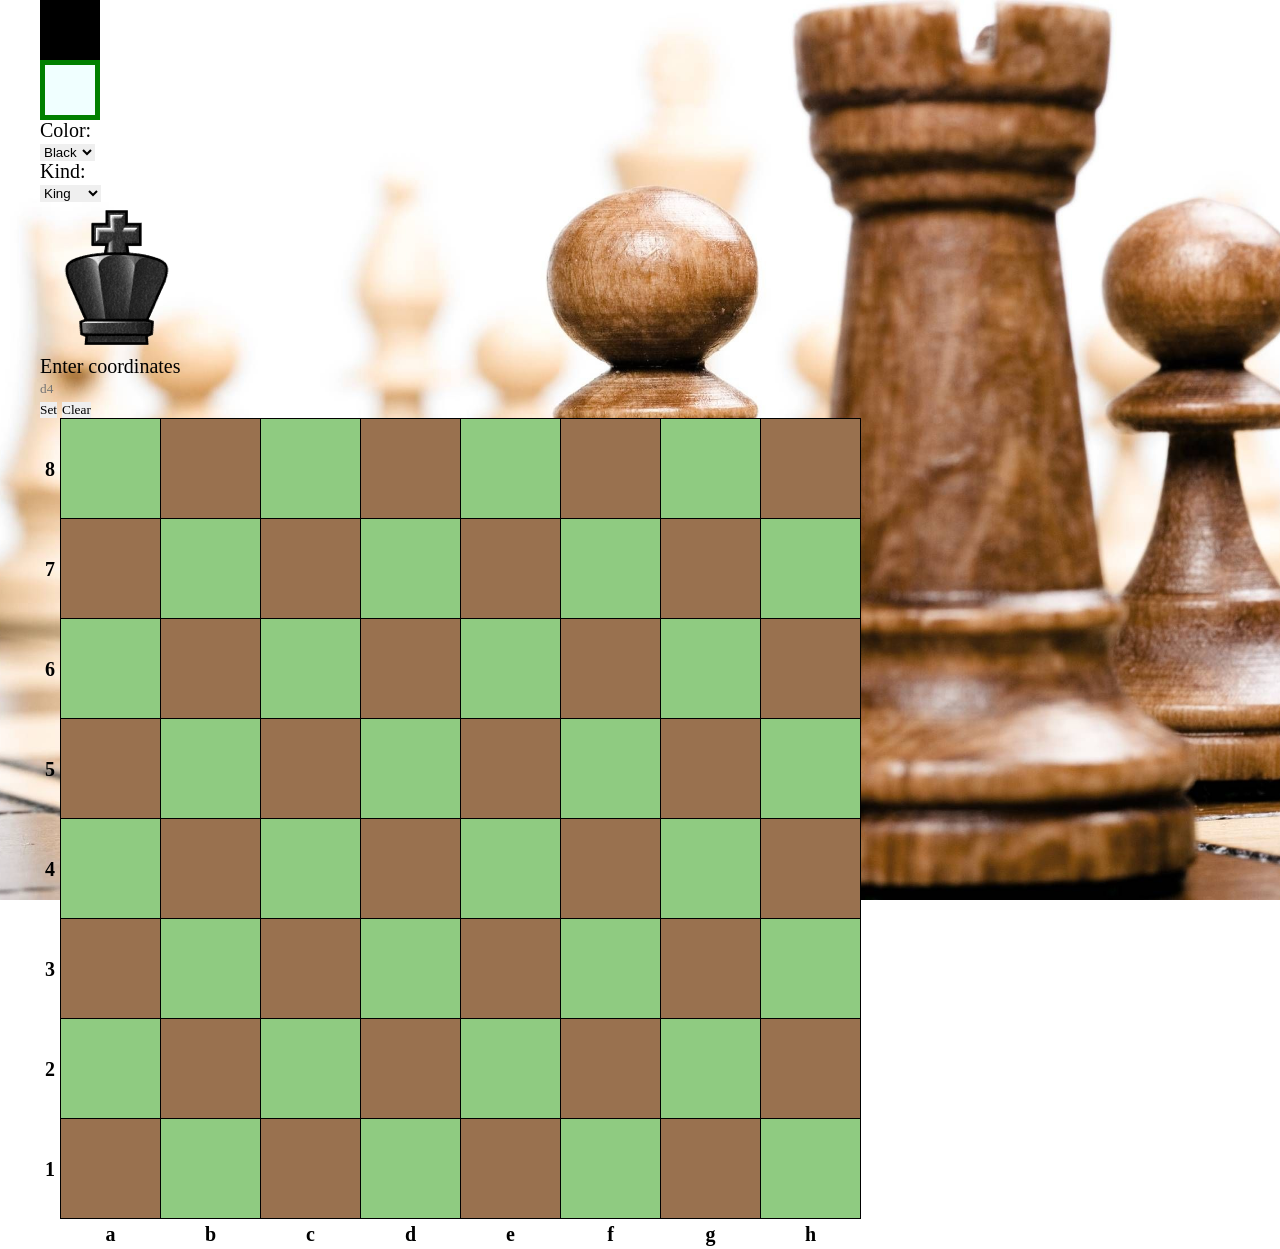
==== Web/index.html @ c461e63c "There are posible to set and remove pieces on the board, main classes, and implemented preview" ====
<!DOCTYPE html>
<html lang="ru">
<head>
    <title>CHESS</title>
    <meta charset="UTF-8">
    <link rel="stylesheet" href="css/style.css"/>
    <script src="http://code.jquery.com/jquery-1.8.3.js"></script>
    <script src="js/Classes.js"></script>
    <script src="js/GameLogic.js"></script>
</head>
<body>
<header></header>
<div class="game">
    <div id="game__message">

    </div>
    <div class="game__turn">
        <div class="turn__black turn"></div>
        <div class="turn__white turn"></div>
    </div>
    <div class="game__AddMenu">
        <div class="AddMenu__Color">
            <div class="game__title title">Color:</div>
            <select id="pieceColor" onchange="controller.view.CreatePreviewImage()">
                <option value="black">
                    Black
                </option>
                <option value="white">
                    White
                </option>
            </select>
        </div>
        <div class="AddMenu__Kind">
            <div class="game__title title">Kind:</div>
            <select id="pieceKind" onchange="controller.view.CreatePreviewImage()">
                <option value="k">King</option>
                <option value="q">Queen</option>
                <option value="r">Rook</option>
                <option value="n">Knight</option>
                <option value="b">Bishop</option>
                <option value="p">Pawn</option>
            </select>
        </div>
        <div class="AddMenu__Preview">
            <img src="img/pieces/bk.png" id="AddMenu__PreviewImage">
        </div>
        <div class="AddMenu__Coordinates">
            <div class="title">Enter coordinates</div>
            <div class="Coordinates__Input">
                <input type="text" alt="" placeholder="d4" id="Coordinates" maxlength="2" style="background: none">
            </div>
        </div>
        <div class="AddMenu__Confirm">
            <input type="button" value="Set" class="SetButton button" onclick="SetFigure()">
            <input type="button" value="Clear" class="ClearButton button" onclick="ClearField()">
        </div>
    </div>
    <div class="game__board">
        <table class="game__chess-board">
            <tbody>
            <tr>
                <th>8</th>
                <td id="a8"></td>
                <td id="b8"></td>
                <td id="c8"></td>
                <td id="d8"></td>
                <td id="e8"></td>
                <td id="f8"></td>
                <td id="g8"></td>
                <td id="h8"></td>
            </tr>
            <tr>
                <th>7</th>
                <td id="a7"></td>
                <td id="b7"></td>
                <td id="c7"></td>
                <td id="d7"></td>
                <td id="e7"></td>
                <td id="f7"></td>
                <td id="g7"></td>
                <td id="h7"></td>
            </tr>
            <tr>
                <th>6</th>
                <td id="a6"></td>
                <td id="b6"></td>
                <td id="c6"></td>
                <td id="d6"></td>
                <td id="e6"></td>
                <td id="f6"></td>
                <td id="g6"></td>
                <td id="h6"></td>
            </tr>
            <tr>
                <th>5</th>
                <td id="a5"></td>
                <td id="b5"></td>
                <td id="c5"></td>
                <td id="d5"></td>
                <td id="e5"></td>
                <td id="f5"></td>
                <td id="g5"></td>
                <td id="h5"></td>
            </tr>
            <tr>
                <th>4</th>
                <td id="a4"></td>
                <td id="b4"></td>
                <td id="c4"></td>
                <td id="d4"></td>
                <td id="e4"></td>
                <td id="f4"></td>
                <td id="g4"></td>
                <td id="h4"></td>
            </tr>
            <tr>
                <th>3</th>
                <td id="a3"></td>
                <td id="b3"></td>
                <td id="c3"></td>
                <td id="d3"></td>
                <td id="e3"></td>
                <td id="f3"></td>
                <td id="g3"></td>
                <td id="h3"></td>
            </tr>
            <tr>
                <th>2</th>
                <td id="a2"></td>
                <td id="b2"></td>
                <td id="c2"></td>
                <td id="d2"></td>
                <td id="e2"></td>
                <td id="f2"></td>
                <td id="g2"></td>
                <td id="h2"></td>
            </tr>
            <tr>
                <th>1</th>
                <td id="a1"></td>
                <td id="b1"></td>
                <td id="c1"></td>
                <td id="d1"></td>
                <td id="e1"></td>
                <td id="f1"></td>
                <td id="g1"></td>
                <td id="h1"></td>
            </tr>
            <tr>
                <th></th>
                <th>a</th>
                <th>b</th>
                <th>c</th>
                <th>d</th>
                <th>e</th>
                <th>f</th>
                <th>g</th>
                <th>h</th>
            </tr>
            </tbody>
        </table>
    </div>
</div>
<footer></footer>
</body>
</html>
---- Web/css/style.css ----
@import url(board_style.css);
* {
  padding: 0;
  margin: 0;
  border: 0; }

*, *:before, *:after {
  -moz-box-sizing: border-box;
  -webkit-box-sizing: border-box;
  box-sizing: border-box; }

:focus, :active {
  outline: none; }

a:focus, a:active {
  outline: none; }

nav, footer, header, aside {
  display: block; }

html, body {
  height: 100%;
  width: 100%;
  font-size: 100%;
  line-height: 1;
  font-size: 14px;
  -ms-text-size-adjust: 100%;
  -moz-text-size-adjust: 100%;
  -webkit-text-size-adjust: 100%; }

input, button, textarea {
  font-family: inherit; }

input::-ms-clear {
  display: none; }

button {
  cursor: pointer; }

button::-moz-focus-inner {
  padding: 0;
  border: 0; }

a, a:visited {
  text-decoration: none; }

a:hover {
  text-decoration: none; }

ul li {
  list-style: none; }

img {
  vertical-align: top; }

h1, h2, h3, h4, h5, h6 {
  font-size: inherit;
  font-weight: 400; }

body {
  background-image: url("../img/background/background.jpg");
  background-repeat: no-repeat;
  background-position: center;
  background-attachment: fixed;
  background-size: cover; }

.game {
  font-size: 20px;
  width: 1200px;
  padding-left: 40px;
  margin: 0px 0px 0px 0px; }

.game__turn .turn {
  height: 3em;
  width: 3em; }

.turn__black {
  background-color: black;
  border: solid 1px black; }

.turn__white {
  background-color: azure;
  border: solid 5px green; }

/*# sourceMappingURL=style.css.map */
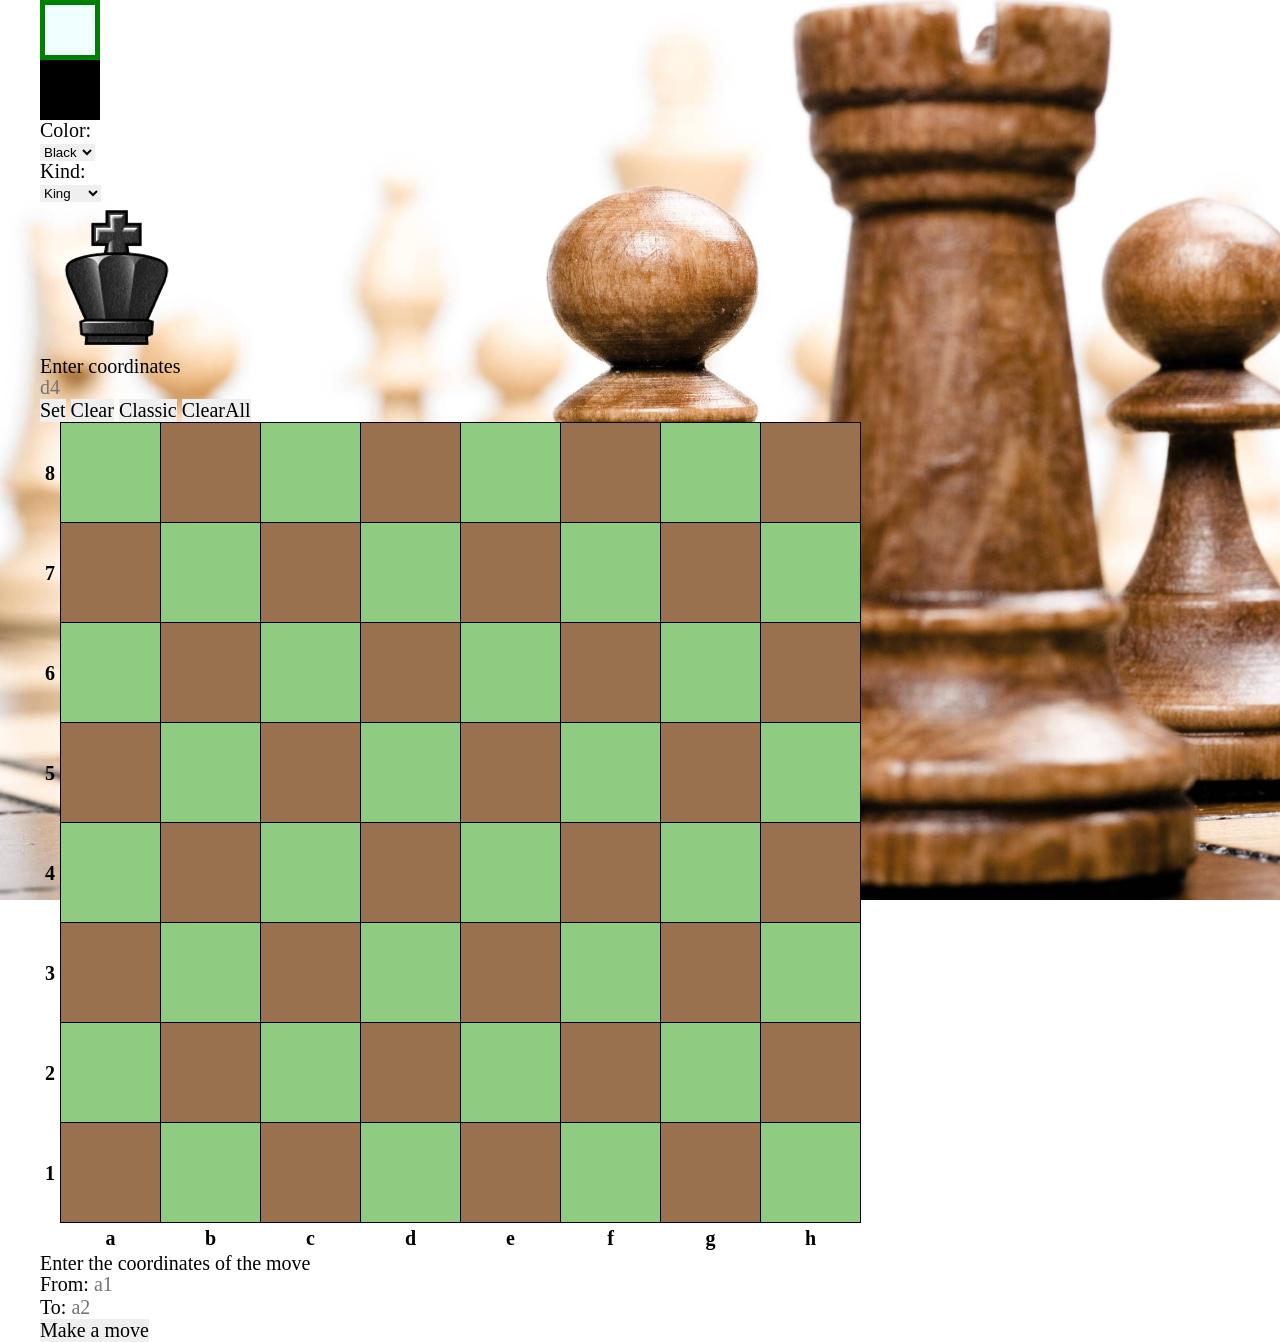
==== commit 166b5f62: "Add all logic,add mvc,implementation classic mode and custom mode,turn indicate,posibility to make m" ====
--- a/Web/index.html
+++ b/Web/index.html
@@ -15,13 +15,13 @@
 
     </div>
     <div class="game__turn">
+        <div class="turn__white turn"></div>
         <div class="turn__black turn"></div>
-        <div class="turn__white turn"></div>
     </div>
     <div class="game__AddMenu">
         <div class="AddMenu__Color">
             <div class="game__title title">Color:</div>
-            <select id="pieceColor" onchange="controller.view.CreatePreviewImage()">
+            <select id="pieceColor" onchange="controller.CreatePreviewImage()">
                 <option value="black">
                     Black
                 </option>
@@ -32,7 +32,7 @@
         </div>
         <div class="AddMenu__Kind">
             <div class="game__title title">Kind:</div>
-            <select id="pieceKind" onchange="controller.view.CreatePreviewImage()">
+            <select id="pieceKind" onchange="controller.CreatePreviewImage()">
                 <option value="k">King</option>
                 <option value="q">Queen</option>
                 <option value="r">Rook</option>
@@ -51,8 +51,10 @@
             </div>
         </div>
         <div class="AddMenu__Confirm">
-            <input type="button" value="Set" class="SetButton button" onclick="SetFigure()">
-            <input type="button" value="Clear" class="ClearButton button" onclick="ClearField()">
+            <input type="button" value="Set" class="SetButton button" onclick="controller.SetPiece()">
+            <input type="button" value="Clear" class="ClearButton button" onclick="controller.ClearField()">
+            <input type="button" value="Classic" class="SetClassicButton button" onclick="controller.SetClassic()">
+            <input type="button" value="ClearAll" class="ClearAllButton button" onclick="controller.ClearAllFields()">
         </div>
     </div>
     <div class="game__board">
@@ -160,6 +162,20 @@
             </tbody>
         </table>
     </div>
+    <div class="game__MoveMenu">
+        <div class="MoveMenu__title title">Enter the coordinates of the move</div>
+        <div class="MoveMenu__CoordinatesFrom">
+            From:
+            <input type="text" alt="" placeholder="a1" id="CoordinatesFrom" maxlength="2" style="background: none">
+        </div>
+        <div class="MoveMenu__CoordinatesTo">
+            To:
+            <input type="text" alt="" placeholder="a2" id="CoordinatesTo" maxlength="2" style="background: none">
+        </div>
+        <div class="MoveMenu__Confirm">
+            <input type="button" value="Make a move" class="MoveButton button" onclick="controller.MovePiece()">
+        </div>
+    </div>
 </div>
 <footer></footer>
 </body>
--- a/Web/css/style.css
+++ b/Web/css/style.css
@@ -82,4 +82,7 @@
   background-color: azure;
   border: solid 5px green; }
 
+input {
+  font-size: 1em; }
+
 /*# sourceMappingURL=style.css.map */
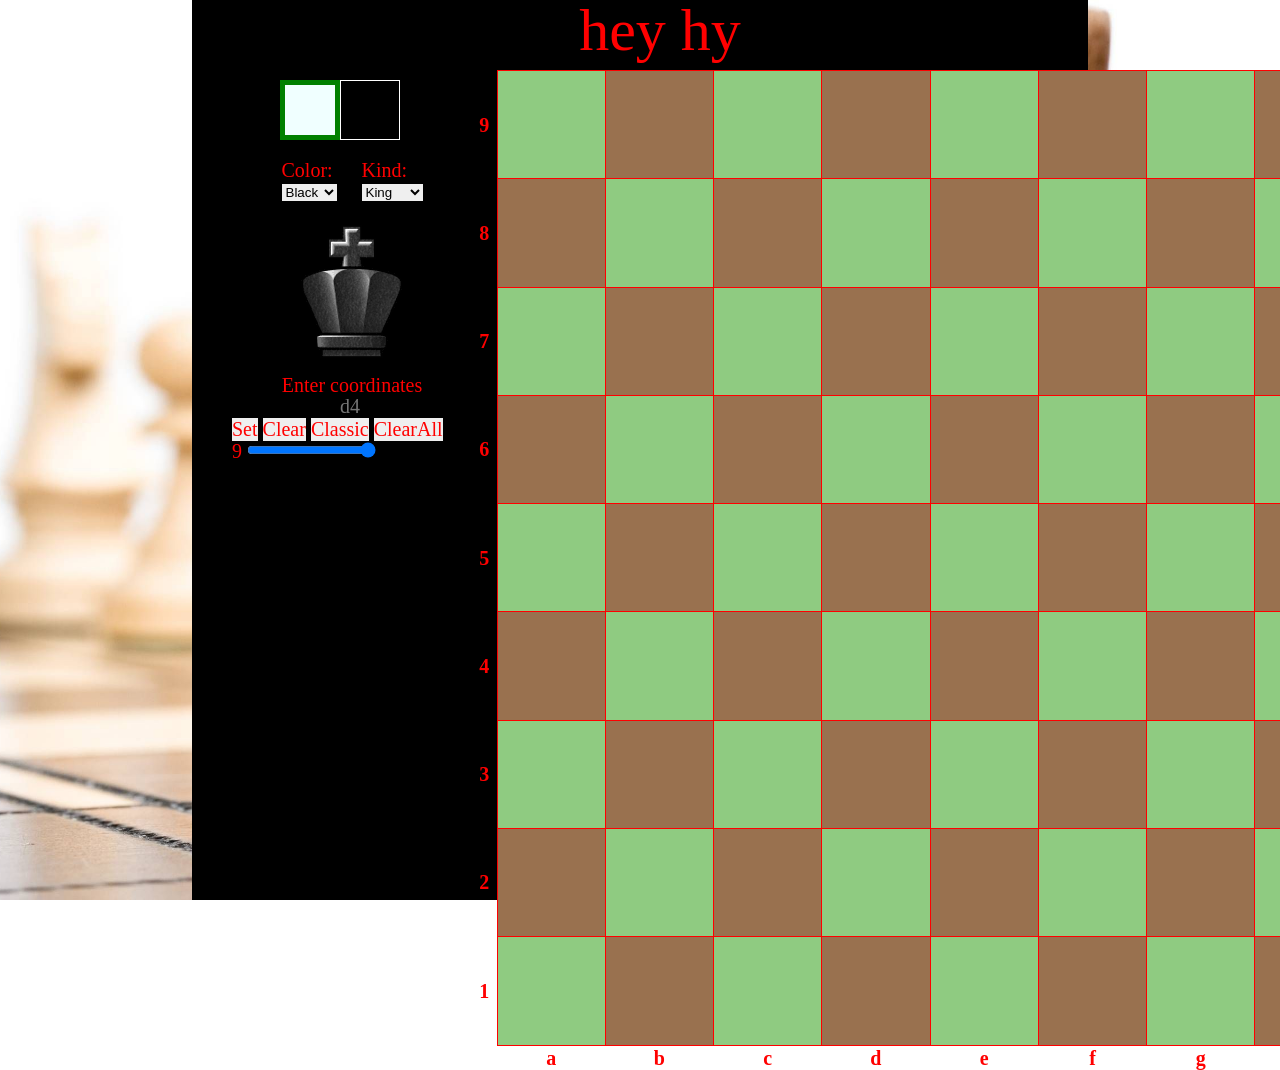
==== commit bee3f527: "Create posibility to change board size, fix display changed board, fix adding new pieces in small bo" ====
--- a/Web/index.html
+++ b/Web/index.html
@@ -5,178 +5,216 @@
     <meta charset="UTF-8">
     <link rel="stylesheet" href="css/style.css"/>
     <script src="http://code.jquery.com/jquery-1.8.3.js"></script>
-    <script src="js/Classes.js"></script>
+    <script src="js/Model.js"></script>
+    <script src="js/View.js"></script>
+    <script src="js/Controller.js"></script>
     <script src="js/GameLogic.js"></script>
 </head>
 <body>
 <header></header>
 <div class="game">
     <div id="game__message">
+        hey hy
+    </div>
+    <div class="game__gameZone">
+        <div>
+            <div class="game__turn">
+                <div class="turn__white turn"></div>
+                <div class="turn__black turn"></div>
+            </div>
+            <div class="game__AddMenu">
+                <div class="AddMenu__PieceConfig">
+                    <div class="AddMenu__Color">
+                        <div class="game__title title">Color:</div>
+                        <select id="pieceColor" onchange="controller.CreatePreviewImage()">
+                            <option value="black">
+                                Black
+                            </option>
+                            <option value="white">
+                                White
+                            </option>
+                        </select>
+                    </div>
+                    <div class="AddMenu__Kind">
+                        <div class="game__title title">Kind:</div>
+                        <select id="pieceKind" onchange="controller.CreatePreviewImage()">
+                            <option value="k">King</option>
+                            <option value="q">Queen</option>
+                            <option value="r">Rook</option>
+                            <option value="n">Knight</option>
+                            <option value="b">Bishop</option>
+                            <option value="p">Pawn</option>
+                        </select>
+                    </div>
+                </div>
+                <div class="AddMenu__Preview">
+                    <img alt="" src="img/pieces/bk.png" id="AddMenu__PreviewImage">
+                </div>
+                <div class="AddMenu__Coordinates">
+                    <div class="title">Enter coordinates</div>
+                    <div class="Coordinates__Input">
+                        <input type="text" alt="" placeholder="d4" id="Coordinates" maxlength="2"
+                               style="background: none">
+                    </div>
+                </div>
+                <div class="AddMenu__Confirm">
+                    <input type="button" value="Set" class="SetButton button" onclick="controller.SetPiece()">
+                    <input type="button" value="Clear" class="ClearButton button" onclick="controller.ClearField()">
+                    <input type="button" value="Classic" class="SetClassicButton button"
+                           onclick="controller.SetClassic()">
+                    <input type="button" value="ClearAll" class="ClearAllButton button"
+                           onclick="controller.ClearAllFields()">
+                </div>
+                <div class="AddMenu__BoardSize">
+                    <span id="BoardSizeValue">9</span>
+                    <input type="range" min="3" max="9" value="9" id="BorderSize" onchange="ChangeBoardSize()">
+                </div>
+            </div>
+        </div>
 
-    </div>
-    <div class="game__turn">
-        <div class="turn__white turn"></div>
-        <div class="turn__black turn"></div>
-    </div>
-    <div class="game__AddMenu">
-        <div class="AddMenu__Color">
-            <div class="game__title title">Color:</div>
-            <select id="pieceColor" onchange="controller.CreatePreviewImage()">
-                <option value="black">
-                    Black
-                </option>
-                <option value="white">
-                    White
-                </option>
-            </select>
+        <div class="game__board">
+            <!--        <table class="game__chess-board">-->
+            <!--            <tbody>-->
+            <!--            <tr>-->
+            <!--                <th>9</th>-->
+            <!--                <td id="a9"></td>-->
+            <!--                <td id="b9"></td>-->
+            <!--                <td id="c9"></td>-->
+            <!--                <td id="d9"></td>-->
+            <!--                <td id="e9"></td>-->
+            <!--                <td id="f9"></td>-->
+            <!--                <td id="g9"></td>-->
+            <!--                <td id="h9"></td>-->
+            <!--                <td id="i9"></td>-->
+            <!--            </tr>-->
+            <!--            <tr>-->
+            <!--                <th>8</th>-->
+            <!--                <td id="a8"></td>-->
+            <!--                <td id="b8"></td>-->
+            <!--                <td id="c8"></td>-->
+            <!--                <td id="d8"></td>-->
+            <!--                <td id="e8"></td>-->
+            <!--                <td id="f8"></td>-->
+            <!--                <td id="g8"></td>-->
+            <!--                <td id="h8"></td>-->
+            <!--                <td id="i8"></td>-->
+            <!--            </tr>-->
+            <!--            <tr>-->
+            <!--                <th>7</th>-->
+            <!--                <td id="a7"></td>-->
+            <!--                <td id="b7"></td>-->
+            <!--                <td id="c7"></td>-->
+            <!--                <td id="d7"></td>-->
+            <!--                <td id="e7"></td>-->
+            <!--                <td id="f7"></td>-->
+            <!--                <td id="g7"></td>-->
+            <!--                <td id="h7"></td>-->
+            <!--                <td id="i7"></td>-->
+            <!--            </tr>-->
+            <!--            <tr>-->
+            <!--                <th>6</th>-->
+            <!--                <td id="a6"></td>-->
+            <!--                <td id="b6"></td>-->
+            <!--                <td id="c6"></td>-->
+            <!--                <td id="d6"></td>-->
+            <!--                <td id="e6"></td>-->
+            <!--                <td id="f6"></td>-->
+            <!--                <td id="g6"></td>-->
+            <!--                <td id="h6"></td>-->
+            <!--                <td id="i6"></td>-->
+            <!--            </tr>-->
+            <!--            <tr>-->
+            <!--                <th>5</th>-->
+            <!--                <td id="a5"></td>-->
+            <!--                <td id="b5"></td>-->
+            <!--                <td id="c5"></td>-->
+            <!--                <td id="d5"></td>-->
+            <!--                <td id="e5"></td>-->
+            <!--                <td id="f5"></td>-->
+            <!--                <td id="g5"></td>-->
+            <!--                <td id="h5"></td>-->
+            <!--                <td id="i5"></td>-->
+            <!--            </tr>-->
+            <!--            <tr>-->
+            <!--                <th>4</th>-->
+            <!--                <td id="a4"></td>-->
+            <!--                <td id="b4"></td>-->
+            <!--                <td id="c4"></td>-->
+            <!--                <td id="d4"></td>-->
+            <!--                <td id="e4"></td>-->
+            <!--                <td id="f4"></td>-->
+            <!--                <td id="g4"></td>-->
+            <!--                <td id="h4"></td>-->
+            <!--                <td id="i4"></td>-->
+            <!--            </tr>-->
+            <!--            <tr>-->
+            <!--                <th>3</th>-->
+            <!--                <td id="a3"></td>-->
+            <!--                <td id="b3"></td>-->
+            <!--                <td id="c3"></td>-->
+            <!--                <td id="d3"></td>-->
+            <!--                <td id="e3"></td>-->
+            <!--                <td id="f3"></td>-->
+            <!--                <td id="g3"></td>-->
+            <!--                <td id="h3"></td>-->
+            <!--                <td id="i3"></td>-->
+            <!--            </tr>-->
+            <!--            <tr>-->
+            <!--                <th>2</th>-->
+            <!--                <td id="a2"></td>-->
+            <!--                <td id="b2"></td>-->
+            <!--                <td id="c2"></td>-->
+            <!--                <td id="d2"></td>-->
+            <!--                <td id="e2"></td>-->
+            <!--                <td id="f2"></td>-->
+            <!--                <td id="g2"></td>-->
+            <!--                <td id="h2"></td>-->
+            <!--                <td id="i2"></td>-->
+            <!--            </tr>-->
+            <!--            <tr>-->
+            <!--                <th>1</th>-->
+            <!--                <td id="a1"></td>-->
+            <!--                <td id="b1"></td>-->
+            <!--                <td id="c1"></td>-->
+            <!--                <td id="d1"></td>-->
+            <!--                <td id="e1"></td>-->
+            <!--                <td id="f1"></td>-->
+            <!--                <td id="g1"></td>-->
+            <!--                <td id="h1"></td>-->
+            <!--                <td id="i1"></td>-->
+            <!--            </tr>-->
+            <!--            <tr>-->
+            <!--                <th></th>-->
+            <!--                <th>a</th>-->
+            <!--                <th>b</th>-->
+            <!--                <th>c</th>-->
+            <!--                <th>d</th>-->
+            <!--                <th>e</th>-->
+            <!--                <th>f</th>-->
+            <!--                <th>g</th>-->
+            <!--                <th>h</th>-->
+            <!--                <th>i</th>-->
+            <!--            </tr>-->
+            <!--            </tbody>-->
+            <!--        </table>-->
         </div>
-        <div class="AddMenu__Kind">
-            <div class="game__title title">Kind:</div>
-            <select id="pieceKind" onchange="controller.CreatePreviewImage()">
-                <option value="k">King</option>
-                <option value="q">Queen</option>
-                <option value="r">Rook</option>
-                <option value="n">Knight</option>
-                <option value="b">Bishop</option>
-                <option value="p">Pawn</option>
-            </select>
-        </div>
-        <div class="AddMenu__Preview">
-            <img src="img/pieces/bk.png" id="AddMenu__PreviewImage">
-        </div>
-        <div class="AddMenu__Coordinates">
-            <div class="title">Enter coordinates</div>
-            <div class="Coordinates__Input">
-                <input type="text" alt="" placeholder="d4" id="Coordinates" maxlength="2" style="background: none">
-            </div>
-        </div>
-        <div class="AddMenu__Confirm">
-            <input type="button" value="Set" class="SetButton button" onclick="controller.SetPiece()">
-            <input type="button" value="Clear" class="ClearButton button" onclick="controller.ClearField()">
-            <input type="button" value="Classic" class="SetClassicButton button" onclick="controller.SetClassic()">
-            <input type="button" value="ClearAll" class="ClearAllButton button" onclick="controller.ClearAllFields()">
-        </div>
-    </div>
-    <div class="game__board">
-        <table class="game__chess-board">
-            <tbody>
-            <tr>
-                <th>8</th>
-                <td id="a8"></td>
-                <td id="b8"></td>
-                <td id="c8"></td>
-                <td id="d8"></td>
-                <td id="e8"></td>
-                <td id="f8"></td>
-                <td id="g8"></td>
-                <td id="h8"></td>
-            </tr>
-            <tr>
-                <th>7</th>
-                <td id="a7"></td>
-                <td id="b7"></td>
-                <td id="c7"></td>
-                <td id="d7"></td>
-                <td id="e7"></td>
-                <td id="f7"></td>
-                <td id="g7"></td>
-                <td id="h7"></td>
-            </tr>
-            <tr>
-                <th>6</th>
-                <td id="a6"></td>
-                <td id="b6"></td>
-                <td id="c6"></td>
-                <td id="d6"></td>
-                <td id="e6"></td>
-                <td id="f6"></td>
-                <td id="g6"></td>
-                <td id="h6"></td>
-            </tr>
-            <tr>
-                <th>5</th>
-                <td id="a5"></td>
-                <td id="b5"></td>
-                <td id="c5"></td>
-                <td id="d5"></td>
-                <td id="e5"></td>
-                <td id="f5"></td>
-                <td id="g5"></td>
-                <td id="h5"></td>
-            </tr>
-            <tr>
-                <th>4</th>
-                <td id="a4"></td>
-                <td id="b4"></td>
-                <td id="c4"></td>
-                <td id="d4"></td>
-                <td id="e4"></td>
-                <td id="f4"></td>
-                <td id="g4"></td>
-                <td id="h4"></td>
-            </tr>
-            <tr>
-                <th>3</th>
-                <td id="a3"></td>
-                <td id="b3"></td>
-                <td id="c3"></td>
-                <td id="d3"></td>
-                <td id="e3"></td>
-                <td id="f3"></td>
-                <td id="g3"></td>
-                <td id="h3"></td>
-            </tr>
-            <tr>
-                <th>2</th>
-                <td id="a2"></td>
-                <td id="b2"></td>
-                <td id="c2"></td>
-                <td id="d2"></td>
-                <td id="e2"></td>
-                <td id="f2"></td>
-                <td id="g2"></td>
-                <td id="h2"></td>
-            </tr>
-            <tr>
-                <th>1</th>
-                <td id="a1"></td>
-                <td id="b1"></td>
-                <td id="c1"></td>
-                <td id="d1"></td>
-                <td id="e1"></td>
-                <td id="f1"></td>
-                <td id="g1"></td>
-                <td id="h1"></td>
-            </tr>
-            <tr>
-                <th></th>
-                <th>a</th>
-                <th>b</th>
-                <th>c</th>
-                <th>d</th>
-                <th>e</th>
-                <th>f</th>
-                <th>g</th>
-                <th>h</th>
-            </tr>
-            </tbody>
-        </table>
-    </div>
-    <div class="game__MoveMenu">
-        <div class="MoveMenu__title title">Enter the coordinates of the move</div>
-        <div class="MoveMenu__CoordinatesFrom">
-            From:
-            <input type="text" alt="" placeholder="a1" id="CoordinatesFrom" maxlength="2" style="background: none">
-        </div>
-        <div class="MoveMenu__CoordinatesTo">
-            To:
-            <input type="text" alt="" placeholder="a2" id="CoordinatesTo" maxlength="2" style="background: none">
-        </div>
-        <div class="MoveMenu__Confirm">
-            <input type="button" value="Make a move" class="MoveButton button" onclick="controller.MovePiece()">
+        <div class="game__MoveMenu">
+            <div class="MoveMenu__title title">Enter the coordinates of the move</div>
+            <div class="MoveMenu__CoordinatesFrom">
+                From:
+                <input type="text" alt="" placeholder="a1" id="CoordinatesFrom" maxlength="2" style="background: none">
+            </div>
+            <div class="MoveMenu__CoordinatesTo">
+                To:
+                <input type="text" alt="" placeholder="a2" id="CoordinatesTo" maxlength="2" style="background: none">
+            </div>
+            <div class="MoveMenu__Confirm">
+                <input type="button" value="Make a move" class="MoveButton button" onclick="controller.MovePiece()">
+            </div>
         </div>
     </div>
 </div>
-<footer></footer>
+<footer>
+</footer>
 </body>
 </html>
--- a/Web/css/style.css
+++ b/Web/css/style.css
@@ -62,27 +62,64 @@
   background-repeat: no-repeat;
   background-position: center;
   background-attachment: fixed;
-  background-size: cover; }
-
-.game {
-  font-size: 20px;
-  width: 1200px;
-  padding-left: 40px;
-  margin: 0px 0px 0px 0px; }
+  background-size: cover;
+  color: red; }
+  body .game {
+    font-size: 20px;
+    width: 70%;
+    height: 100%;
+    padding-left: 40px;
+    margin: 0 auto;
+    display: flex;
+    flex-direction: column;
+    background-color: black; }
+    body .game #game__message {
+      text-align: center;
+      font-size: 3em;
+      height: 1em;
+      margin-bottom: 10px; }
+  body .game__gameZone {
+    display: flex;
+    margin: 0 auto; }
+    body .game__gameZone div .game__turn {
+      display: flex;
+      margin: 10px auto;
+      width: 60%; }
+    body .game__gameZone div .game__AddMenu {
+      display: flex;
+      margin: 10px auto;
+      flex-direction: column; }
+      body .game__gameZone div .game__AddMenu .AddMenu__PieceConfig {
+        display: flex;
+        margin: 10px auto; }
+        body .game__gameZone div .game__AddMenu .AddMenu__PieceConfig .AddMenu__Color {
+          padding-right: 25px; }
+      body .game__gameZone div .game__AddMenu .AddMenu__Preview {
+        margin: 5px auto; }
+      body .game__gameZone div .game__AddMenu .AddMenu__Coordinates {
+        text-align: center; }
+        body .game__gameZone div .game__AddMenu .AddMenu__Coordinates .Coordinates__Input {
+          margin: auto;
+          width: 10%; }
 
 .game__turn .turn {
   height: 3em;
   width: 3em; }
 
+.game__chess-board {
+  height: 50em;
+  width: 50em; }
+
 .turn__black {
   background-color: black;
-  border: solid 1px black; }
+  border: solid 1px white; }
 
 .turn__white {
   background-color: azure;
   border: solid 5px green; }
 
 input {
-  font-size: 1em; }
+  font-size: 1em;
+  color: red; }
 
 /*# sourceMappingURL=style.css.map */
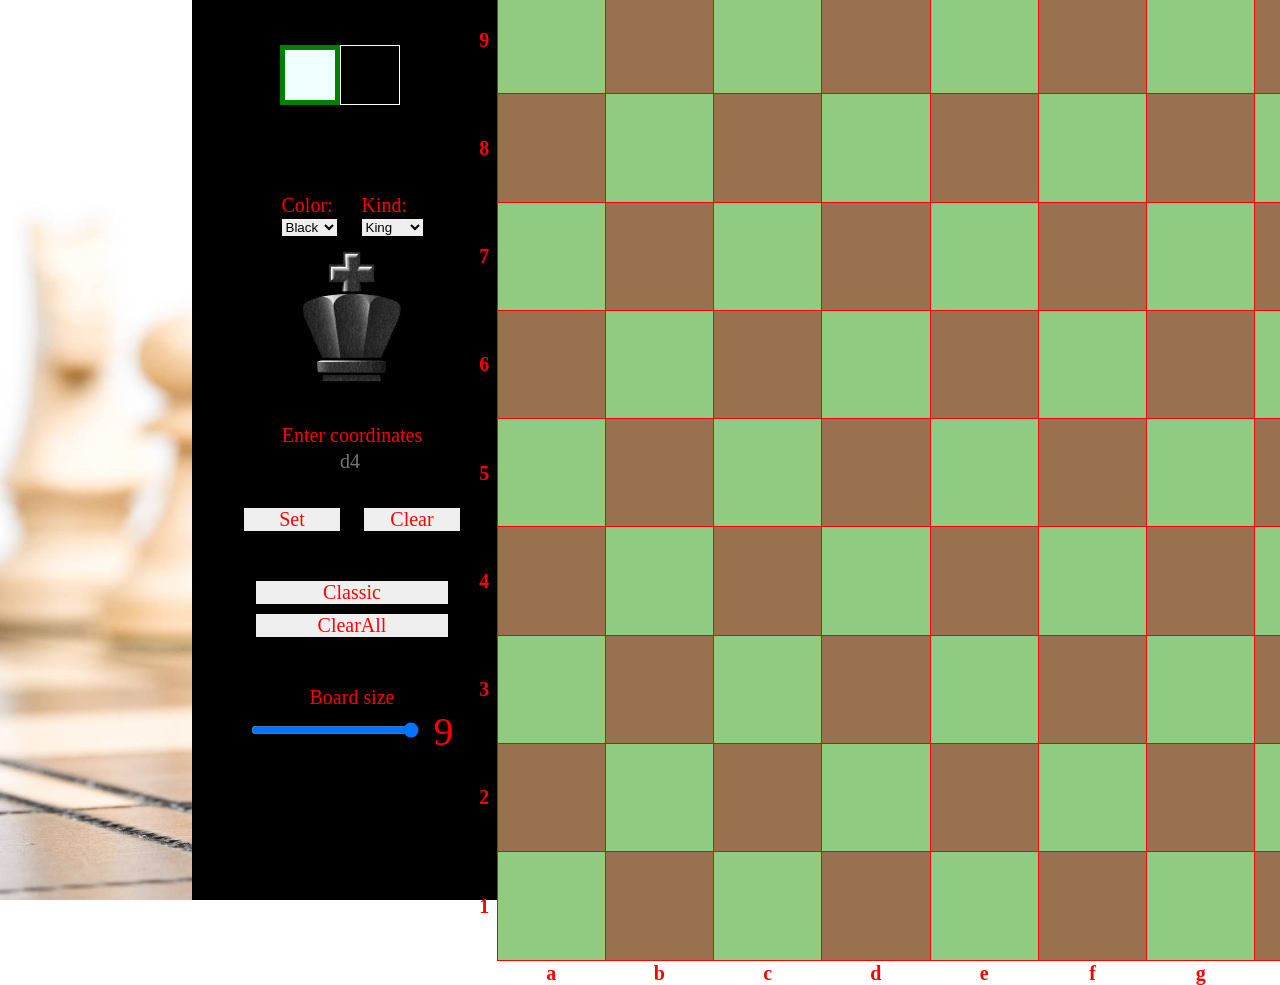
==== commit 2eb8cb09: "small changes in css about position and styles" ====
--- a/Web/index.html
+++ b/Web/index.html
@@ -11,7 +11,6 @@
     <script src="js/GameLogic.js"></script>
 </head>
 <body>
-<header></header>
 <div class="game">
     <div id="game__message">
         hey hy
@@ -58,155 +57,37 @@
                     </div>
                 </div>
                 <div class="AddMenu__Confirm">
-                    <input type="button" value="Set" class="SetButton button" onclick="controller.SetPiece()">
-                    <input type="button" value="Clear" class="ClearButton button" onclick="controller.ClearField()">
+                    <div class="AddMenu__ManipulationButtons">
+                        <input type="button" value="Set" class="SetButton button" onclick="controller.SetPiece()">
+                        <input type="button" value="Clear" class="ClearButton button" onclick="controller.ClearField()">
+                    </div>
                     <input type="button" value="Classic" class="SetClassicButton button"
                            onclick="controller.SetClassic()">
                     <input type="button" value="ClearAll" class="ClearAllButton button"
                            onclick="controller.ClearAllFields()">
                 </div>
                 <div class="AddMenu__BoardSize">
+                    <div class="BoardSize__title">
+                        <span class="title">Board size</span>
+                    </div>
+                    <input type="range" min="3" max="9" value="9" id="BorderSize" onchange="ChangeBoardSize()">
                     <span id="BoardSizeValue">9</span>
-                    <input type="range" min="3" max="9" value="9" id="BorderSize" onchange="ChangeBoardSize()">
                 </div>
             </div>
         </div>
-
         <div class="game__board">
-            <!--        <table class="game__chess-board">-->
-            <!--            <tbody>-->
-            <!--            <tr>-->
-            <!--                <th>9</th>-->
-            <!--                <td id="a9"></td>-->
-            <!--                <td id="b9"></td>-->
-            <!--                <td id="c9"></td>-->
-            <!--                <td id="d9"></td>-->
-            <!--                <td id="e9"></td>-->
-            <!--                <td id="f9"></td>-->
-            <!--                <td id="g9"></td>-->
-            <!--                <td id="h9"></td>-->
-            <!--                <td id="i9"></td>-->
-            <!--            </tr>-->
-            <!--            <tr>-->
-            <!--                <th>8</th>-->
-            <!--                <td id="a8"></td>-->
-            <!--                <td id="b8"></td>-->
-            <!--                <td id="c8"></td>-->
-            <!--                <td id="d8"></td>-->
-            <!--                <td id="e8"></td>-->
-            <!--                <td id="f8"></td>-->
-            <!--                <td id="g8"></td>-->
-            <!--                <td id="h8"></td>-->
-            <!--                <td id="i8"></td>-->
-            <!--            </tr>-->
-            <!--            <tr>-->
-            <!--                <th>7</th>-->
-            <!--                <td id="a7"></td>-->
-            <!--                <td id="b7"></td>-->
-            <!--                <td id="c7"></td>-->
-            <!--                <td id="d7"></td>-->
-            <!--                <td id="e7"></td>-->
-            <!--                <td id="f7"></td>-->
-            <!--                <td id="g7"></td>-->
-            <!--                <td id="h7"></td>-->
-            <!--                <td id="i7"></td>-->
-            <!--            </tr>-->
-            <!--            <tr>-->
-            <!--                <th>6</th>-->
-            <!--                <td id="a6"></td>-->
-            <!--                <td id="b6"></td>-->
-            <!--                <td id="c6"></td>-->
-            <!--                <td id="d6"></td>-->
-            <!--                <td id="e6"></td>-->
-            <!--                <td id="f6"></td>-->
-            <!--                <td id="g6"></td>-->
-            <!--                <td id="h6"></td>-->
-            <!--                <td id="i6"></td>-->
-            <!--            </tr>-->
-            <!--            <tr>-->
-            <!--                <th>5</th>-->
-            <!--                <td id="a5"></td>-->
-            <!--                <td id="b5"></td>-->
-            <!--                <td id="c5"></td>-->
-            <!--                <td id="d5"></td>-->
-            <!--                <td id="e5"></td>-->
-            <!--                <td id="f5"></td>-->
-            <!--                <td id="g5"></td>-->
-            <!--                <td id="h5"></td>-->
-            <!--                <td id="i5"></td>-->
-            <!--            </tr>-->
-            <!--            <tr>-->
-            <!--                <th>4</th>-->
-            <!--                <td id="a4"></td>-->
-            <!--                <td id="b4"></td>-->
-            <!--                <td id="c4"></td>-->
-            <!--                <td id="d4"></td>-->
-            <!--                <td id="e4"></td>-->
-            <!--                <td id="f4"></td>-->
-            <!--                <td id="g4"></td>-->
-            <!--                <td id="h4"></td>-->
-            <!--                <td id="i4"></td>-->
-            <!--            </tr>-->
-            <!--            <tr>-->
-            <!--                <th>3</th>-->
-            <!--                <td id="a3"></td>-->
-            <!--                <td id="b3"></td>-->
-            <!--                <td id="c3"></td>-->
-            <!--                <td id="d3"></td>-->
-            <!--                <td id="e3"></td>-->
-            <!--                <td id="f3"></td>-->
-            <!--                <td id="g3"></td>-->
-            <!--                <td id="h3"></td>-->
-            <!--                <td id="i3"></td>-->
-            <!--            </tr>-->
-            <!--            <tr>-->
-            <!--                <th>2</th>-->
-            <!--                <td id="a2"></td>-->
-            <!--                <td id="b2"></td>-->
-            <!--                <td id="c2"></td>-->
-            <!--                <td id="d2"></td>-->
-            <!--                <td id="e2"></td>-->
-            <!--                <td id="f2"></td>-->
-            <!--                <td id="g2"></td>-->
-            <!--                <td id="h2"></td>-->
-            <!--                <td id="i2"></td>-->
-            <!--            </tr>-->
-            <!--            <tr>-->
-            <!--                <th>1</th>-->
-            <!--                <td id="a1"></td>-->
-            <!--                <td id="b1"></td>-->
-            <!--                <td id="c1"></td>-->
-            <!--                <td id="d1"></td>-->
-            <!--                <td id="e1"></td>-->
-            <!--                <td id="f1"></td>-->
-            <!--                <td id="g1"></td>-->
-            <!--                <td id="h1"></td>-->
-            <!--                <td id="i1"></td>-->
-            <!--            </tr>-->
-            <!--            <tr>-->
-            <!--                <th></th>-->
-            <!--                <th>a</th>-->
-            <!--                <th>b</th>-->
-            <!--                <th>c</th>-->
-            <!--                <th>d</th>-->
-            <!--                <th>e</th>-->
-            <!--                <th>f</th>-->
-            <!--                <th>g</th>-->
-            <!--                <th>h</th>-->
-            <!--                <th>i</th>-->
-            <!--            </tr>-->
-            <!--            </tbody>-->
-            <!--        </table>-->
         </div>
         <div class="game__MoveMenu">
             <div class="MoveMenu__title title">Enter the coordinates of the move</div>
-            <div class="MoveMenu__CoordinatesFrom">
-                From:
-                <input type="text" alt="" placeholder="a1" id="CoordinatesFrom" maxlength="2" style="background: none">
-            </div>
-            <div class="MoveMenu__CoordinatesTo">
-                To:
-                <input type="text" alt="" placeholder="a2" id="CoordinatesTo" maxlength="2" style="background: none">
+            <div class="MoveMenu__Coordinates">
+                <div class="MoveMenu__CoordinatesFrom">
+                    From:
+                    <input type="text" alt="" placeholder="a1" id="CoordinatesFrom" maxlength="2">
+                </div>
+                <div class="MoveMenu__CoordinatesTo">
+                    To:
+                    <input type="text" alt="" placeholder="a2" id="CoordinatesTo" maxlength="2">
+                </div>
             </div>
             <div class="MoveMenu__Confirm">
                 <input type="button" value="Make a move" class="MoveButton button" onclick="controller.MovePiece()">
@@ -214,7 +95,5 @@
         </div>
     </div>
 </div>
-<footer>
-</footer>
 </body>
 </html>
--- a/Web/css/style.css
+++ b/Web/css/style.css
@@ -62,45 +62,94 @@
   background-repeat: no-repeat;
   background-position: center;
   background-attachment: fixed;
-  background-size: cover;
-  color: red; }
+  background-size: cover; }
   body .game {
     font-size: 20px;
     width: 70%;
     height: 100%;
     padding-left: 40px;
+    justify-content: center;
+    align-items: center;
     margin: 0 auto;
     display: flex;
     flex-direction: column;
-    background-color: black; }
+    background-color: black;
+    color: red; }
     body .game #game__message {
       text-align: center;
       font-size: 3em;
       height: 1em;
       margin-bottom: 10px; }
-  body .game__gameZone {
-    display: flex;
-    margin: 0 auto; }
-    body .game__gameZone div .game__turn {
+    body .game .game__gameZone {
       display: flex;
-      margin: 10px auto;
-      width: 60%; }
-    body .game__gameZone div .game__AddMenu {
-      display: flex;
-      margin: 10px auto;
-      flex-direction: column; }
-      body .game__gameZone div .game__AddMenu .AddMenu__PieceConfig {
+      margin: 0 auto; }
+      body .game .game__gameZone div .game__turn {
         display: flex;
-        margin: 10px auto; }
-        body .game__gameZone div .game__AddMenu .AddMenu__PieceConfig .AddMenu__Color {
-          padding-right: 25px; }
-      body .game__gameZone div .game__AddMenu .AddMenu__Preview {
-        margin: 5px auto; }
-      body .game__gameZone div .game__AddMenu .AddMenu__Coordinates {
-        text-align: center; }
-        body .game__gameZone div .game__AddMenu .AddMenu__Coordinates .Coordinates__Input {
-          margin: auto;
-          width: 10%; }
+        margin: 60px auto 0px;
+        width: 60%; }
+      body .game .game__gameZone div .game__AddMenu {
+        display: flex;
+        margin: 10px auto;
+        flex-direction: column; }
+        body .game .game__gameZone div .game__AddMenu .AddMenu__PieceConfig {
+          display: flex;
+          margin: 80px auto 0px; }
+          body .game .game__gameZone div .game__AddMenu .AddMenu__PieceConfig .AddMenu__Color {
+            padding-right: 25px; }
+        body .game .game__gameZone div .game__AddMenu .AddMenu__Preview {
+          margin: 5px auto 30px; }
+        body .game .game__gameZone div .game__AddMenu .AddMenu__Coordinates {
+          text-align: center;
+          margin: 0px auto 30px; }
+          body .game .game__gameZone div .game__AddMenu .AddMenu__Coordinates .Coordinates__Input {
+            margin: 5px auto;
+            width: 10%; }
+        body .game .game__gameZone div .game__AddMenu .AddMenu__Confirm {
+          display: flex;
+          flex-direction: column;
+          margin: 0 auto;
+          width: 100%; }
+          body .game .game__gameZone div .game__AddMenu .AddMenu__Confirm .AddMenu__ManipulationButtons {
+            margin: 0 auto 50px;
+            width: 100%;
+            display: flex; }
+            body .game .game__gameZone div .game__AddMenu .AddMenu__Confirm .AddMenu__ManipulationButtons .button {
+              margin: auto;
+              width: 40%; }
+          body .game .game__gameZone div .game__AddMenu .AddMenu__Confirm .button {
+            margin: auto;
+            width: 80%; }
+          body .game .game__gameZone div .game__AddMenu .AddMenu__Confirm .SetClassicButton {
+            margin-bottom: 10px; }
+          body .game .game__gameZone div .game__AddMenu .AddMenu__Confirm .ClearAllButton {
+            margin-bottom: 50px; }
+        body .game .game__gameZone div .game__AddMenu .AddMenu__BoardSize {
+          text-align: center;
+          width: 100%; }
+          body .game .game__gameZone div .game__AddMenu .AddMenu__BoardSize .BoardSize__title {
+            margin-bottom: 5px; }
+          body .game .game__gameZone div .game__AddMenu .AddMenu__BoardSize #BorderSize {
+            text-align: center;
+            height: 1.5em;
+            width: 70%;
+            margin-right: 10px; }
+          body .game .game__gameZone div .game__AddMenu .AddMenu__BoardSize #BoardSizeValue {
+            font-size: 2em; }
+      body .game .game__gameZone .game__board {
+        flex: 1 1 auto; }
+      body .game .game__gameZone .game__MoveMenu {
+        margin-left: 35px;
+        margin-top: 20%;
+        width: 150px; }
+        body .game .game__gameZone .game__MoveMenu .MoveMenu__Coordinates {
+          display: flex;
+          margin: 0 auto 50px;
+          width: 200px; }
+          body .game .game__gameZone .game__MoveMenu .MoveMenu__Coordinates div {
+            margin: auto;
+            width: 50%; }
+            body .game .game__gameZone .game__MoveMenu .MoveMenu__Coordinates div input {
+              width: 20%; }
 
 .game__turn .turn {
   height: 3em;
